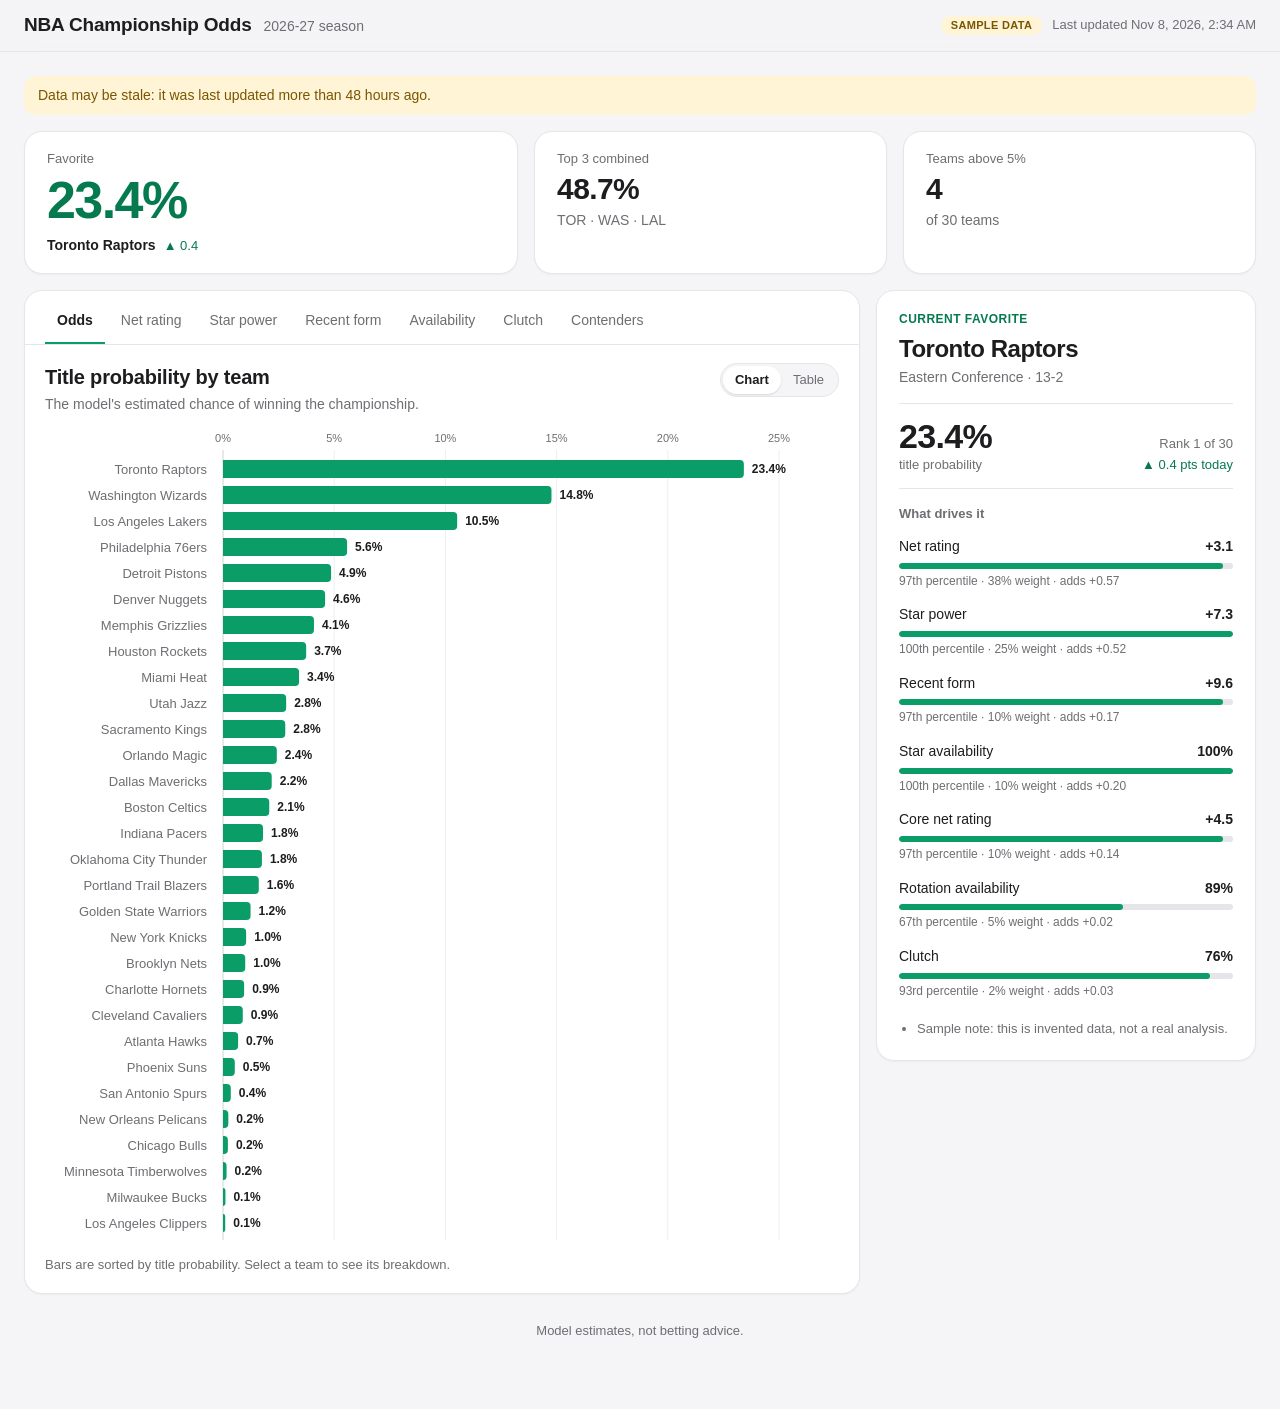
==== index.html @ 1d243cea "Redesign as a wide dashboard with tabbed SVG charts - charts.js: hand-built SVG bar chart and bubble" ====
<!DOCTYPE html>
<html lang="en">
<head>
  <meta charset="utf-8">
  <meta name="viewport" content="width=device-width, initial-scale=1">
  <title>NBA Championship Odds 2026-27</title>
  <meta name="description" content="Model-based probability of each NBA team winning the 2026-27 championship.">
  <link rel="stylesheet" href="style.css">
</head>
<body>
  <header class="topbar">
    <div class="topbar-inner">
      <div class="brand">
        <h1>NBA Championship Odds</h1>
        <span class="season" id="season"></span>
      </div>
      <div class="status" id="status" aria-live="polite">
        <span class="badge badge-sample" id="sample-badge" hidden>Sample data</span>
        <span class="updated" id="updated"></span>
      </div>
    </div>
  </header>

  <main class="page">
    <p class="notice" id="stale-notice" hidden>Data may be stale: it was last updated more than 48 hours ago.</p>
    <p class="message" id="loading">Loading odds…</p>
    <p class="message message-error" id="error" role="alert" hidden></p>

    <div id="app" hidden>
      <section class="kpis" id="kpis" aria-label="Headline numbers"></section>

      <div class="layout">
        <section class="card chart-card" aria-labelledby="chart-title">
          <div class="tabs" id="tabs" role="tablist" aria-label="Chart views"></div>
          <div class="card-head">
            <div class="card-titles">
              <h2 id="chart-title"></h2>
              <p class="card-sub" id="chart-sub"></p>
            </div>
            <div class="controls">
              <div class="segmented" id="metric-switch" role="group" aria-label="Metric"></div>
              <div class="segmented" id="view-switch" role="group" aria-label="Chart or table view"></div>
            </div>
          </div>
          <div class="chart-body" id="chart-body"></div>
          <p class="caption" id="chart-caption"></p>
        </section>

        <aside class="card detail" id="detail" aria-live="polite"></aside>
      </div>
    </div>

    <footer class="footer">
      <p>Model estimates, not betting advice.</p>
    </footer>
  </main>

  <div class="tooltip" id="tooltip" role="tooltip" hidden></div>
  <script src="charts.js"></script>
  <script src="app.js"></script>
</body>
</html>
---- style.css ----
/* Look: Apple's restraint (system font, white space, rounded cards, subtle motion)
   plus a prediction-market dashboard feel (wide layout, big numbers, green accent, tabs).
   Colors live in variables so light and dark mode only change them in one place. */
:root {
  --bg: #f5f5f7;
  --card: #ffffff;
  --text: #1d1d1f;
  --muted: #6e6e73;
  --line: #e5e5ea;          /* card borders */
  --grid: #eeeef1;          /* chart gridlines: one step off the card */
  --axis: #d2d2d7;          /* chart zero line */
  --hover: #f5f5f7;
  --accent: #0b9d68;        /* marks and fills (3.5:1 on white) */
  --accent-text: #067a4f;   /* green text (5.4:1 on white) */
  --accent-soft: #e6f5ee;
  --neutral-mark: #8e8e93;  /* negative bars and de-emphasis */
  --track: #e6e6ea;         /* unfilled meter track */
  --up: #067a4f;
  --down: #d1342b;
  --warn-bg: #fff4d6;
  --warn-text: #7a5600;
  --error-bg: #fde8e7;
  --error-text: #a3231c;
  --shadow: 0 1px 2px rgba(0, 0, 0, 0.04);
  --tip-shadow: 0 6px 24px rgba(0, 0, 0, 0.14);
}

@media (prefers-color-scheme: dark) {
  :root {
    --bg: #000000;
    --card: #1c1c1e;
    --text: #f5f5f7;
    --muted: #98989d;
    --line: #2c2c2e;
    --grid: #2a2a2d;
    --axis: #48484a;
    --hover: #262628;
    --accent: #2ecf8e;
    --accent-text: #34d399;
    --accent-soft: #12302a;
    --neutral-mark: #8e8e93;
    --track: #2c2c2e;
    --up: #34d399;
    --down: #ff6961;
    --warn-bg: #3a2f10;
    --warn-text: #ffd479;
    --error-bg: #3b1513;
    --error-text: #ff9a94;
    --shadow: none;
    --tip-shadow: 0 6px 24px rgba(0, 0, 0, 0.6);
  }
}

* { box-sizing: border-box; }

/* Make the hidden attribute always win, even over rules like .badge { display: inline-block }. */
[hidden] { display: none !important; }

body {
  margin: 0;
  background: var(--bg);
  color: var(--text);
  font-family: -apple-system, BlinkMacSystemFont, "SF Pro Text", "Helvetica Neue", Arial, sans-serif;
  line-height: 1.4;
  -webkit-font-smoothing: antialiased;
}

button { font: inherit; color: inherit; }

/* ---------- Top bar ---------- */
.topbar {
  position: sticky;
  top: 0;
  z-index: 10;
  background: color-mix(in srgb, var(--bg) 82%, transparent);
  -webkit-backdrop-filter: saturate(180%) blur(16px);
  backdrop-filter: saturate(180%) blur(16px);
  border-bottom: 1px solid var(--line);
}
.topbar-inner {
  max-width: 1320px;
  margin: 0 auto;
  padding: 12px 24px;
  display: flex;
  flex-wrap: wrap;
  align-items: center;
  justify-content: space-between;
  gap: 4px 16px;
}
.brand { display: flex; align-items: baseline; gap: 12px; flex-wrap: wrap; }
h1 { margin: 0; font-size: 19px; font-weight: 700; letter-spacing: -0.01em; }
.season { color: var(--muted); font-size: 14px; }
.status { display: flex; align-items: center; gap: 10px; font-size: 13px; color: var(--muted); }

.badge {
  display: inline-block;
  padding: 2px 10px;
  border-radius: 999px;
  font-size: 11px;
  font-weight: 600;
  letter-spacing: 0.03em;
  text-transform: uppercase;
}
.badge-sample { background: var(--warn-bg); color: var(--warn-text); }

/* ---------- Page ---------- */
.page { max-width: 1320px; margin: 0 auto; padding: 24px 24px 56px; }

.notice, .message { margin: 0 0 16px; padding: 10px 14px; border-radius: 12px; font-size: 14px; }
.notice { background: var(--warn-bg); color: var(--warn-text); }
.message { color: var(--muted); padding-left: 0; }
.message-error { background: var(--error-bg); color: var(--error-text); padding-left: 14px; }

.card {
  background: var(--card);
  border: 1px solid var(--line);
  border-radius: 18px;
  box-shadow: var(--shadow);
}

/* ---------- Headline tiles ---------- */
.kpis { display: grid; grid-template-columns: 1.4fr 1fr 1fr; gap: 16px; margin-bottom: 16px; }
.tile { background: var(--card); border: 1px solid var(--line); border-radius: 18px; padding: 18px 22px; box-shadow: var(--shadow); }
.tile-label { color: var(--muted); font-size: 13px; font-weight: 500; }
.tile-value { margin-top: 4px; font-size: 30px; font-weight: 700; letter-spacing: -0.02em; line-height: 1.1; }
.tile-sub { margin-top: 6px; color: var(--muted); font-size: 14px; }
/* The one hero number: 48px+, proportional figures. */
.tile-hero .tile-value { font-size: 52px; color: var(--accent-text); letter-spacing: -0.03em; }
.tile-hero .tile-sub { color: var(--text); font-weight: 600; }

.change { font-size: 13px; font-variant-numeric: tabular-nums; color: var(--muted); font-weight: 500; }
.tile-sub .change { margin-left: 8px; }
.change.up { color: var(--up); }
.change.down { color: var(--down); }

/* ---------- Layout: chart + team panel ---------- */
.layout { display: grid; grid-template-columns: minmax(0, 1fr) 380px; gap: 16px; align-items: start; }

.chart-card { padding: 8px 20px 18px; min-width: 0; }

/* Tabs */
.tabs { display: flex; gap: 4px; overflow-x: auto; border-bottom: 1px solid var(--line); margin: 0 -20px; padding: 0 20px; scrollbar-width: none; }
.tabs::-webkit-scrollbar { display: none; }
.tab {
  flex: none;
  padding: 12px 12px 11px;
  background: none;
  border: 0;
  border-bottom: 2px solid transparent;
  color: var(--muted);
  font-size: 14px;
  font-weight: 500;
  cursor: pointer;
  transition: color 0.15s ease, border-color 0.15s ease;
}
.tab:hover { color: var(--text); }
.tab.active { color: var(--text); border-bottom-color: var(--accent); font-weight: 600; }
.tab:focus-visible { outline: 2px solid var(--accent); outline-offset: -2px; border-radius: 6px; }

.card-head { display: flex; flex-wrap: wrap; align-items: flex-start; justify-content: space-between; gap: 12px 20px; padding: 18px 0 12px; }
.card-titles { flex: 1 1 320px; min-width: 0; }
h2 { margin: 0; font-size: 20px; font-weight: 700; letter-spacing: -0.01em; }
.card-sub { margin: 4px 0 0; color: var(--muted); font-size: 14px; max-width: 62ch; }
.controls { display: flex; flex-wrap: wrap; gap: 8px; }

/* Segmented controls (pill buttons) */
.segmented { display: inline-flex; padding: 2px; background: var(--bg); border-radius: 999px; border: 1px solid var(--line); }
.segment {
  padding: 5px 12px;
  background: none;
  border: 0;
  border-radius: 999px;
  color: var(--muted);
  font-size: 13px;
  font-weight: 500;
  cursor: pointer;
  transition: background-color 0.15s ease, color 0.15s ease;
}
.segment:hover { color: var(--text); }
.segment.active { background: var(--card); color: var(--text); font-weight: 600; box-shadow: 0 1px 2px rgba(0, 0, 0, 0.12); }
.segment:focus-visible { outline: 2px solid var(--accent); outline-offset: 1px; }

.chart-body { width: 100%; min-width: 0; }
.chart-body svg { display: block; max-width: 100%; }
.caption { margin: 12px 0 0; color: var(--muted); font-size: 13px; }

/* ---------- SVG chart parts (colors come from the variables above) ---------- */
.grid-line { stroke: var(--grid); stroke-width: 1; }
.axis-line { stroke: var(--axis); stroke-width: 1; }
.axis-text { fill: var(--muted); font-size: 11px; font-variant-numeric: tabular-nums; }
.axis-title { fill: var(--muted); font-size: 12px; font-weight: 500; }

.bar-group { cursor: pointer; outline: none; }
.bar-hit { fill: transparent; stroke: transparent; stroke-width: 2; transition: fill 0.12s ease; }
.bar-group:hover .bar-hit { fill: var(--hover); }
.bar-group:focus-visible .bar-hit { stroke: var(--accent); }
.bar-group.selected .bar-hit { fill: var(--accent-soft); }
.bar-name { fill: var(--muted); font-size: 13px; }
.bar-group.selected .bar-name { fill: var(--text); font-weight: 600; }
.bar-mark { fill: var(--accent); transition: opacity 0.15s ease; }
.bar-mark.neg { fill: var(--neutral-mark); }
.bar-value { fill: var(--text); font-size: 12px; font-weight: 600; font-variant-numeric: tabular-nums; }
.bar-group.dim .bar-mark, .bar-group.dim .bar-value, .bar-group.dim .bar-name { opacity: 0.4; }
.bar-group.dim:hover .bar-mark, .bar-group.dim:hover .bar-value, .bar-group.dim:hover .bar-name { opacity: 1; }

.dot-group { cursor: pointer; outline: none; }
.dot { fill: var(--accent); fill-opacity: 0.85; stroke: var(--card); stroke-width: 2; transition: opacity 0.15s ease; }
.dot-halo { fill: none; stroke: var(--accent); stroke-width: 2; }
.dot-label { fill: var(--muted); font-size: 12px; pointer-events: none; }
.dot-group.selected .dot-label { fill: var(--text); font-weight: 600; }
.dot-group.hover .dot, .dot-group:focus-visible .dot { fill-opacity: 1; stroke: var(--text); }
.dot-group.dim .dot { opacity: 0.35; }
.dot-group.dim.hover .dot { opacity: 1; }

/* ---------- Table view ---------- */
.table-wrap { overflow-x: auto; }
.data-table { width: 100%; border-collapse: collapse; font-size: 14px; font-variant-numeric: tabular-nums; }
.data-table th, .data-table td { padding: 8px 10px; text-align: right; border-bottom: 1px solid var(--line); white-space: nowrap; }
.data-table th { color: var(--muted); font-size: 12px; font-weight: 500; position: sticky; top: 0; background: var(--card); }
.data-table .left { text-align: left; }
.data-table tbody tr { cursor: pointer; transition: background-color 0.12s ease; }
.data-table tbody tr:hover { background: var(--hover); }
.data-table tbody tr.selected { background: var(--accent-soft); font-weight: 600; }
.data-table tbody tr:focus-visible { outline: 2px solid var(--accent); outline-offset: -2px; }

/* ---------- Tooltip ---------- */
.tooltip {
  position: fixed;
  z-index: 50;
  max-width: 280px;
  padding: 10px 12px;
  background: var(--card);
  border: 1px solid var(--line);
  border-radius: 12px;
  box-shadow: var(--tip-shadow);
  pointer-events: none;
}
.tip-value { font-size: 17px; font-weight: 700; letter-spacing: -0.01em; }
.tip-name { margin-top: 1px; color: var(--muted); font-size: 13px; }
.tip-detail { margin-top: 6px; padding-top: 6px; border-top: 1px solid var(--line); color: var(--muted); font-size: 12px; }

/* ---------- Team panel ---------- */
.detail { padding: 20px 22px 22px; position: sticky; top: 72px; }
.eyebrow { margin: 0; color: var(--accent-text); font-size: 12px; font-weight: 600; letter-spacing: 0.04em; text-transform: uppercase; }
.detail-name { margin: 4px 0 0; font-size: 24px; letter-spacing: -0.02em; }
.detail-meta { margin: 2px 0 0; color: var(--muted); font-size: 14px; }

.detail-figures { display: flex; align-items: flex-end; justify-content: space-between; gap: 12px; margin: 16px 0 4px; padding: 14px 0; border-top: 1px solid var(--line); border-bottom: 1px solid var(--line); }
.detail-prob { display: flex; flex-direction: column; }
.detail-prob-value { font-size: 34px; font-weight: 700; letter-spacing: -0.02em; line-height: 1.1; }
.detail-prob-label { color: var(--muted); font-size: 13px; }
.detail-side { display: flex; flex-direction: column; align-items: flex-end; gap: 2px; font-size: 13px; color: var(--muted); }

.detail-heading { margin: 16px 0 6px; font-size: 13px; font-weight: 600; color: var(--muted); }
.inputs { list-style: none; margin: 0; padding: 0; }
.input-row { padding: 8px 0; }
.input-top { display: flex; justify-content: space-between; gap: 8px; font-size: 14px; }
.input-label { font-weight: 500; }
.input-value { font-variant-numeric: tabular-nums; font-weight: 600; }
.meter { height: 6px; margin: 6px 0 4px; background: var(--track); border-radius: 3px; overflow: hidden; }
.meter-fill { height: 100%; background: var(--accent); border-radius: 3px; transition: width 0.3s ease; }
.input-sub { color: var(--muted); font-size: 12px; }

.notes { margin: 12px 0 0; padding-left: 18px; color: var(--muted); font-size: 13px; }
.link-button { margin-top: 14px; padding: 0; background: none; border: 0; color: var(--accent-text); font-size: 13px; font-weight: 500; cursor: pointer; }
.link-button:hover { text-decoration: underline; }

.footer { margin-top: 28px; color: var(--muted); font-size: 13px; text-align: center; }

/* ---------- Smaller screens ---------- */
@media (max-width: 1000px) {
  .layout { grid-template-columns: minmax(0, 1fr); }
  .detail { position: static; }
}
@media (max-width: 640px) {
  .topbar-inner, .page { padding-left: 16px; padding-right: 16px; }
  .kpis { grid-template-columns: 1fr 1fr; }
  .kpis .tile-hero { grid-column: 1 / -1; }
  .tile-hero .tile-value { font-size: 48px; }
  .chart-card { padding-left: 14px; padding-right: 14px; }
  .tabs { margin: 0 -14px; padding: 0 14px; }
}

@media (prefers-reduced-motion: reduce) {
  * { transition: none !important; }
}
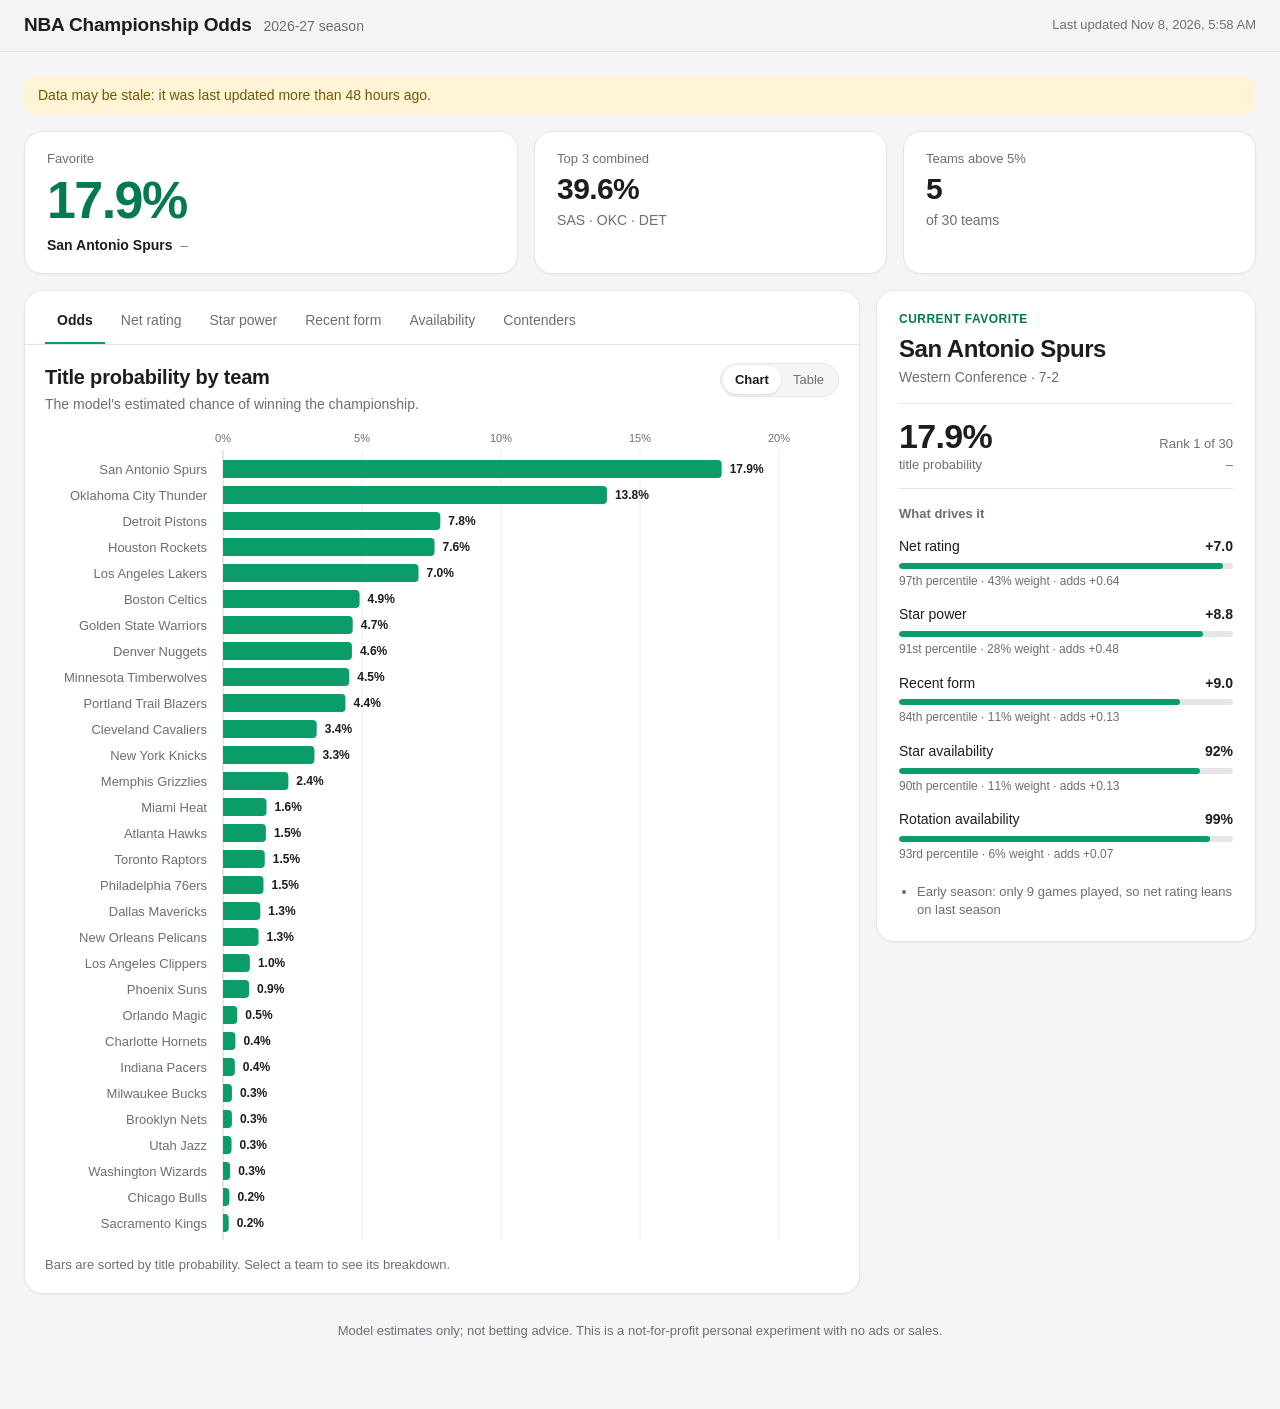
==== commit 1633d4da: "Update the footer and README disclaimer: not-for-profit personal experiment Co-Authored-By: Claude S" ====
--- a/index.html
+++ b/index.html
@@ -51,7 +51,7 @@
     </div>
 
     <footer class="footer">
-      <p>Model estimates, not betting advice.</p>
+      <p>Model estimates only; not betting advice. This is a not-for-profit personal experiment with no ads or sales.</p>
     </footer>
   </main>
 
--- a/style.css
+++ b/style.css
@@ -261,6 +261,14 @@
 .meter-fill { height: 100%; background: var(--accent); border-radius: 3px; transition: width 0.3s ease; }
 .input-sub { color: var(--muted); font-size: 12px; }
 
+/* Sparkline: one thin line in the accent color plus an end dot */
+.sparkline { display: block; overflow: visible; }
+.spark-line { fill: none; stroke: var(--accent); stroke-width: 1.5; stroke-linejoin: round; stroke-linecap: round; }
+.spark-dot { fill: var(--accent); }
+.detail-spark { display: flex; align-items: center; gap: 10px; margin: 10px 0 0; color: var(--muted); font-size: 12px; }
+.data-table td.spark-cell { padding-top: 4px; padding-bottom: 4px; }
+.data-table td.spark-cell .sparkline { margin-left: auto; }
+
 .notes { margin: 12px 0 0; padding-left: 18px; color: var(--muted); font-size: 13px; }
 .link-button { margin-top: 14px; padding: 0; background: none; border: 0; color: var(--accent-text); font-size: 13px; font-weight: 500; cursor: pointer; }
 .link-button:hover { text-decoration: underline; }
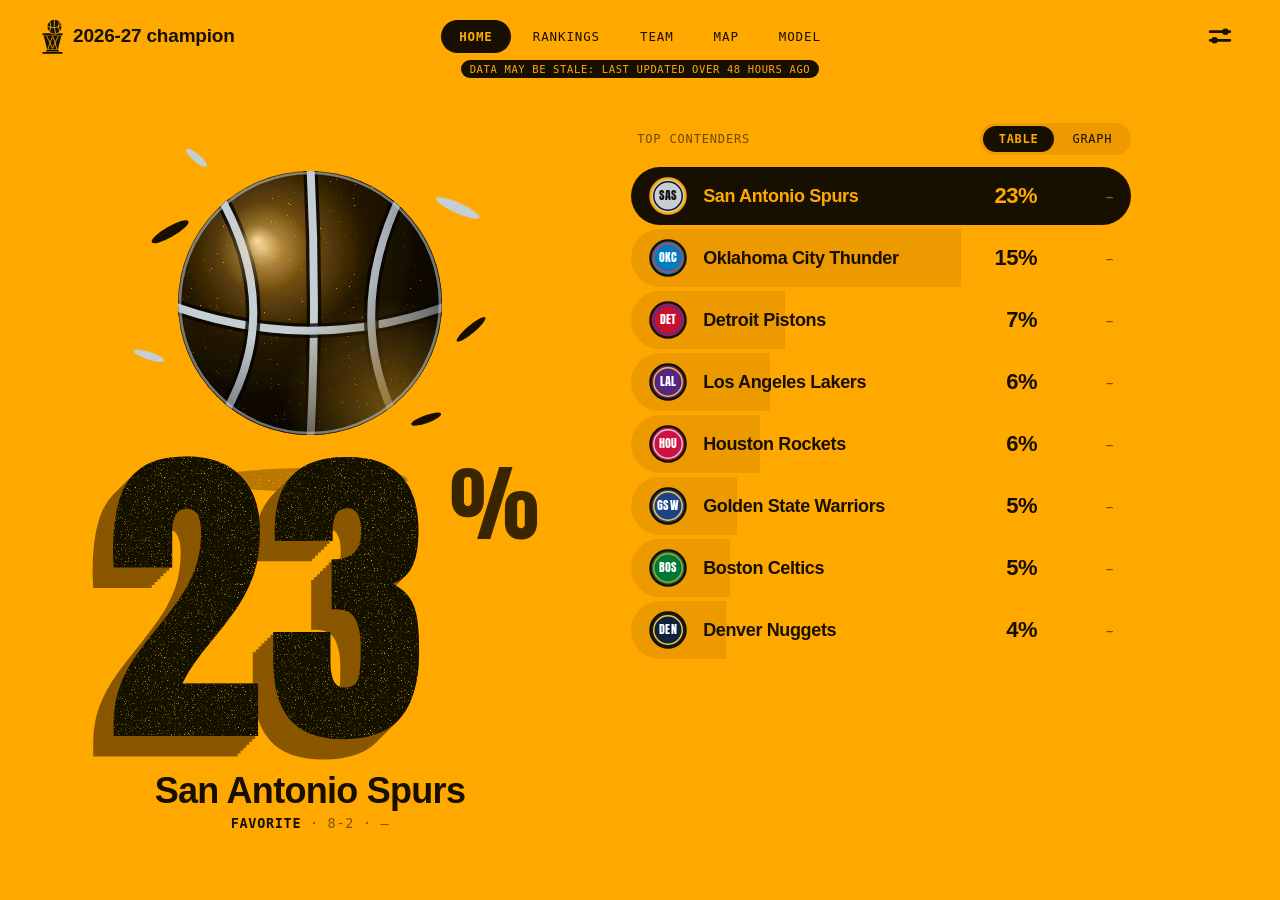
==== commit 87ff5e6d: "Make the redesign the main site: swap v2 into index.html, style.css and app.js; remove the old chart" ====
--- a/index.html
+++ b/index.html
@@ -2,61 +2,168 @@
 <html lang="en">
 <head>
   <meta charset="utf-8">
-  <meta name="viewport" content="width=device-width, initial-scale=1">
-  <title>NBA Championship Odds 2026-27</title>
+  <meta name="viewport" content="width=device-width, initial-scale=1, viewport-fit=cover">
+  <title>Who wins the 2026-27 NBA title?</title>
   <meta name="description" content="Model-based probability of each NBA team winning the 2026-27 championship.">
+  <meta name="theme-color" content="#FFA800">
+  <script>
+    // Set the theme before first paint so the page never flashes the wrong colors.
+    (function () {
+      var saved = null;
+      try { saved = localStorage.getItem("champ-theme"); } catch (e) {}
+      var dark = window.matchMedia && window.matchMedia("(prefers-color-scheme: dark)").matches;
+      document.documentElement.dataset.theme = saved || (dark ? "black" : "amber");
+    })();
+  </script>
+  <link rel="preload" href="fonts/Anton-Regular.ttf" as="font" type="font/ttf" crossorigin>
   <link rel="stylesheet" href="style.css">
 </head>
 <body>
-  <header class="topbar">
-    <div class="topbar-inner">
-      <div class="brand">
-        <h1>NBA Championship Odds</h1>
-        <span class="season" id="season"></span>
+  <!-- Shared grain filter: speckles the edges of the black shapes so they read as printed, not flat. -->
+  <svg class="defs" aria-hidden="true" width="0" height="0" focusable="false">
+    <defs>
+      <filter id="speck" x="-5%" y="-5%" width="110%" height="110%">
+        <feTurbulence type="fractalNoise" baseFrequency="0.9" numOctaves="2" seed="7" result="noise"/>
+        <feColorMatrix in="noise" type="matrix" values="0 0 0 0 0  0 0 0 0 0  0 0 0 0 0  12 0 0 0 -2.7" result="mask"/>
+        <feComposite in="SourceGraphic" in2="mask" operator="in"/>
+      </filter>
+
+      <filter id="speck-soft" x="-5%" y="-5%" width="110%" height="110%">
+        <feTurbulence type="fractalNoise" baseFrequency="1.1" numOctaves="2" seed="11" result="noise"/>
+        <feColorMatrix in="noise" type="matrix" values="0 0 0 0 0  0 0 0 0 0  0 0 0 0 0  14 0 0 0 -2.1" result="mask"/>
+        <feComposite in="SourceGraphic" in2="mask" operator="in"/>
+      </filter>
+
+      <!-- Shared sphere shading. Colors come from CSS variables, so both themes use the same shapes:
+           base (lit body), shade (dark side, bottom right), rim (bounced light), spec (glint). -->
+      <radialGradient id="sph-base" cx="0.36" cy="0.3" r="0.82">
+        <stop offset="0" style="stop-color:var(--sph-hi)"/>
+        <stop offset="0.42" style="stop-color:var(--sph-mid)"/>
+        <stop offset="1" style="stop-color:var(--sph-lo)"/>
+      </radialGradient>
+      <radialGradient id="sph-shade" cx="0.3" cy="0.26" r="0.98">
+        <stop offset="0.38" style="stop-color:var(--sph-shade);stop-opacity:0"/>
+        <stop offset="0.72" style="stop-color:var(--sph-shade);stop-opacity:0.45"/>
+        <stop offset="1" style="stop-color:var(--sph-shade);stop-opacity:0.92"/>
+      </radialGradient>
+      <radialGradient id="sph-rim" cx="0.8" cy="0.88" r="0.4">
+        <stop offset="0" style="stop-color:var(--sph-rim);stop-opacity:0.42"/>
+        <stop offset="1" style="stop-color:var(--sph-rim);stop-opacity:0"/>
+      </radialGradient>
+      <radialGradient id="sph-spec" cx="0.5" cy="0.5" r="0.5">
+        <stop offset="0" style="stop-color:var(--sph-spec);stop-opacity:0.95"/>
+        <stop offset="0.45" style="stop-color:var(--sph-spec);stop-opacity:0.3"/>
+        <stop offset="1" style="stop-color:var(--sph-spec);stop-opacity:0"/>
+      </radialGradient>
+      <!-- Pucks (Model page): lit top, side that darkens toward both edges -->
+      <linearGradient id="puck-side" x1="0" x2="1" y1="0" y2="0">
+        <stop offset="0" style="stop-color:var(--sph-lo)"/>
+        <stop offset="0.35" style="stop-color:var(--sph-mid)"/>
+        <stop offset="0.7" style="stop-color:var(--sph-mid)"/>
+        <stop offset="1" style="stop-color:var(--sph-lo)"/>
+      </linearGradient>
+    </defs>
+  </svg>
+
+  <div class="stage">
+    <div class="app" id="app">
+      <header class="top">
+        <span class="top-side" aria-hidden="true"></span>
+        <div class="loc">
+          <svg class="trophy" viewBox="0 0 26 36" width="25" height="35" aria-hidden="true" focusable="false">
+            <!-- Original icon-style redraw: ball tilted on a tapered cup with a rim, net lines and a two-tier base -->
+            <rect x="2.4" y="14.7" width="21.2" height="1.9" rx="0.9" fill="currentColor"/>
+            <path d="M3.8 16.9h18.4L18.6 31.6H7.4z" fill="currentColor"/>
+            <path d="M6.9 17.6 10.4 24.6 8.5 31M19.1 17.6 15.6 24.6 17.5 31M13 18.4 10.4 24.6 13 30.4 15.6 24.6z" fill="none" stroke="var(--bg)" stroke-width="0.9" stroke-linejoin="round" stroke-linecap="round"/>
+            <rect x="6.4" y="32" width="13.2" height="1.6" rx="0.3" fill="currentColor"/>
+            <rect x="2.6" y="34" width="20.8" height="2" rx="0.4" fill="currentColor"/>
+            <circle cx="15" cy="7.9" r="7.3" fill="currentColor" stroke="var(--bg)" stroke-width="1.2" paint-order="stroke"/>
+            <path d="M7.9 7.6Q15 10.8 22.1 6.4M15 1Q13.6 8 16.2 14.7M10.4 2.2Q12.4 8.4 10 13.6M20 2.8Q18 8.6 20.6 13.4" fill="none" stroke="var(--bg)" stroke-width="0.9" stroke-linecap="round"/>
+          </svg>
+          <span id="season-label">NBA champion</span>
+        </div>
+        <nav class="topnav" id="topnav" aria-label="Pages"></nav>
+        <button class="top-side icon-btn" id="theme-toggle" type="button" aria-label="Switch between amber and black">
+          <svg viewBox="0 0 24 24" width="26" height="26" aria-hidden="true">
+            <path d="M3 8h11M20 8h1M3 16h1M10 16h11" stroke="currentColor" stroke-width="2.6" stroke-linecap="round" fill="none"/>
+            <circle cx="17" cy="8" r="3" fill="currentColor"/><circle cx="7" cy="16" r="3" fill="currentColor"/>
+          </svg>
+        </button>
+      </header>
+
+      <div class="status" id="status" aria-live="polite">
+        <span class="chip" id="sample-badge" hidden>Sample data</span>
+        <span class="chip" id="stale-notice" hidden>Data may be stale: last updated over 48 hours ago</span>
       </div>
-      <div class="status" id="status" aria-live="polite">
-        <span class="badge badge-sample" id="sample-badge" hidden>Sample data</span>
-        <span class="updated" id="updated"></span>
-      </div>
-    </div>
-  </header>
 
-  <main class="page">
-    <p class="notice" id="stale-notice" hidden>Data may be stale: it was last updated more than 48 hours ago.</p>
-    <p class="message" id="loading">Loading odds…</p>
-    <p class="message message-error" id="error" role="alert" hidden></p>
+      <p class="message" id="loading">Loading odds…</p>
+      <p class="message message-error" id="error" role="alert" hidden></p>
 
-    <div id="app" hidden>
-      <section class="kpis" id="kpis" aria-label="Headline numbers"></section>
+      <main class="track" id="track" hidden>
 
-      <div class="layout">
-        <section class="card chart-card" aria-labelledby="chart-title">
-          <div class="tabs" id="tabs" role="tablist" aria-label="Chart views"></div>
-          <div class="card-head">
-            <div class="card-titles">
-              <h2 id="chart-title"></h2>
-              <p class="card-sub" id="chart-sub"></p>
+        <!-- 1. Home: the favorite, as one giant number -->
+        <section class="page" id="page-home" data-title="Home" aria-label="Home">
+          <div class="art art-home" id="home-art"></div>
+          <div class="big" id="home-big"></div>
+          <div class="caption">
+            <h1 class="cap-name" id="home-name"></h1>
+            <p class="cap-sub" id="home-sub"></p>
+          </div>
+          <section class="contenders" id="contenders" aria-label="Top contenders">
+            <div class="cont-head">
+              <h2 class="cont-title">Top contenders</h2>
+              <div class="seg" id="home-view" role="group" aria-label="Contenders view"></div>
             </div>
-            <div class="controls">
-              <div class="segmented" id="metric-switch" role="group" aria-label="Metric"></div>
-              <div class="segmented" id="view-switch" role="group" aria-label="Chart or table view"></div>
-            </div>
-          </div>
-          <div class="chart-body" id="chart-body"></div>
-          <p class="caption" id="chart-caption"></p>
+            <div class="strip" id="home-strip" role="group" aria-label="Top eight title contenders"></div>
+            <div class="graph" id="home-graph" hidden></div>
+          </section>
         </section>
 
-        <aside class="card detail" id="detail" aria-live="polite"></aside>
-      </div>
+        <!-- 2. Rankings: bubbles sized by odds, then every team as a row -->
+        <section class="page" id="page-rankings" data-title="Rankings" aria-label="Rankings">
+          <div class="art art-bubbles" id="bubbles"></div>
+          <h2 class="page-title">Rankings</h2>
+          <div class="rows rows-scroll" id="rank-list" role="group" aria-label="All teams by title odds"></div>
+        </section>
+
+        <!-- 3. Team: one team's odds and model inputs -->
+        <section class="page" id="page-team" data-title="Team" aria-label="Team">
+          <div class="team-head">
+            <div class="art art-crest" id="team-crest"></div>
+            <div class="big big-sm" id="team-big"></div>
+          </div>
+          <h2 class="page-title" id="team-name"></h2>
+          <p class="page-sub" id="team-sub"></p>
+          <div class="rows" id="team-rows" role="group" aria-label="Team measures"></div>
+          <p class="notes" id="team-notes"></p>
+          <div class="league" id="league"></div>
+          <div class="trend" id="trend"></div>
+        </section>
+
+        <!-- 4. Map: net rating against star power -->
+        <section class="page" id="page-map" data-title="Map" aria-label="Contenders map">
+          <h2 class="page-title">Contenders</h2>
+          <p class="page-sub">Net rating against star power. Dot size is title odds. Upper right is strong on both.</p>
+          <div class="map" id="map"></div>
+          <div class="rows" id="map-readout"></div>
+          <table class="sr-only" id="map-table"></table>
+        </section>
+
+        <!-- 5. Model: how the number is made -->
+        <section class="page" id="page-model" data-title="Model" aria-label="The model">
+          <div class="art art-slabs" id="slabs"></div>
+          <h2 class="page-title">The model</h2>
+          <p class="page-sub">Each team gets a score from the inputs below, and the scores become title odds.</p>
+          <div class="rows" id="model-rows"></div>
+          <p class="fine" id="model-fine"></p>
+          <p class="fine">Model estimates only; not betting advice. A not-for-profit personal experiment with no ads or sales.</p>
+        </section>
+      </main>
+
+      <nav class="dots" id="dots" aria-label="Pages"></nav>
     </div>
+  </div>
 
-    <footer class="footer">
-      <p>Model estimates only; not betting advice. This is a not-for-profit personal experiment with no ads or sales.</p>
-    </footer>
-  </main>
-
-  <div class="tooltip" id="tooltip" role="tooltip" hidden></div>
-  <script src="charts.js"></script>
   <script src="app.js"></script>
 </body>
 </html>
--- a/style.css
+++ b/style.css
@@ -1,294 +1,528 @@
-/* Look: Apple's restraint (system font, white space, rounded cards, subtle motion)
-   plus a prediction-market dashboard feel (wide layout, big numbers, green accent, tabs).
-   Colors live in variables so light and dark mode only change them in one place. */
+/* Redesign: amber and black, one giant number per screen. Plain CSS, no libraries. */
+
+@font-face {
+  font-family: "Anton";
+  src: url("fonts/Anton-Regular.ttf") format("truetype");
+  font-display: swap;
+}
+
 :root {
-  --bg: #f5f5f7;
-  --card: #ffffff;
-  --text: #1d1d1f;
-  --muted: #6e6e73;
-  --line: #e5e5ea;          /* card borders */
-  --grid: #eeeef1;          /* chart gridlines: one step off the card */
-  --axis: #d2d2d7;          /* chart zero line */
-  --hover: #f5f5f7;
-  --accent: #0b9d68;        /* marks and fills (3.5:1 on white) */
-  --accent-text: #067a4f;   /* green text (5.4:1 on white) */
-  --accent-soft: #e6f5ee;
-  --neutral-mark: #8e8e93;  /* negative bars and de-emphasis */
-  --track: #e6e6ea;         /* unfilled meter track */
-  --up: #067a4f;
-  --down: #d1342b;
-  --warn-bg: #fff4d6;
-  --warn-text: #7a5600;
-  --error-bg: #fde8e7;
-  --error-text: #a3231c;
-  --shadow: 0 1px 2px rgba(0, 0, 0, 0.04);
-  --tip-shadow: 0 6px 24px rgba(0, 0, 0, 0.14);
-}
-
-@media (prefers-color-scheme: dark) {
-  :root {
-    --bg: #000000;
-    --card: #1c1c1e;
-    --text: #f5f5f7;
-    --muted: #98989d;
-    --line: #2c2c2e;
-    --grid: #2a2a2d;
-    --axis: #48484a;
-    --hover: #262628;
-    --accent: #2ecf8e;
-    --accent-text: #34d399;
-    --accent-soft: #12302a;
-    --neutral-mark: #8e8e93;
-    --track: #2c2c2e;
-    --up: #34d399;
-    --down: #ff6961;
-    --warn-bg: #3a2f10;
-    --warn-text: #ffd479;
-    --error-bg: #3b1513;
-    --error-text: #ff9a94;
-    --shadow: none;
-    --tip-shadow: 0 6px 24px rgba(0, 0, 0, 0.6);
-  }
+  --display: "Anton", "Impact", "Haettenschweiler", "Arial Narrow Bold", sans-serif;
+  --sans: -apple-system, BlinkMacSystemFont, "SF Pro Display", "Helvetica Neue", Arial, sans-serif;
+  --mono: ui-monospace, "SF Mono", Menlo, Consolas, monospace;
+  --ease: cubic-bezier(0.22, 0.8, 0.24, 1);
+  --team: #666;
+}
+
+html[data-theme="amber"] {
+  color-scheme: light;
+  --bg: #ffa800;
+  --band: #ec9a00;
+  --ink: #171000;
+  --face: #141000;
+  --ext: #8a5600;
+  --pill-bg: #171000;
+  --pill-fg: #ffa800;
+  --outer: #0d0900;
+  --sph-hi: #a37119;
+  --sph-mid: #281a00;
+  --sph-lo: #050300;
+  --sph-shade: #000;
+  --sph-spec: #ffe0a0;
+  --sph-rim: #ffb21f;
+  --sph-shadow: rgba(70, 35, 0, 0.38);
+  --halo: #ffa800;
+  --grain: url("data:image/svg+xml,%3Csvg xmlns='http://www.w3.org/2000/svg' width='180' height='180'%3E%3Cfilter id='n'%3E%3CfeTurbulence type='fractalNoise' baseFrequency='1.3' numOctaves='2' stitchTiles='stitch'/%3E%3CfeColorMatrix values='0 0 0 0 .8  0 0 0 0 .52  0 0 0 0 0  0 0 0 4 -2.5'/%3E%3C/filter%3E%3Crect width='100%25' height='100%25' filter='url(%23n)'/%3E%3C/svg%3E");
+}
+
+html[data-theme="black"] {
+  color-scheme: dark;
+  --bg: #1a1a1a;
+  --band: #2a2417;
+  --ink: #ffae00;
+  --face: #ffb400;
+  --ext: #b36a00;
+  --pill-bg: #ffae00;
+  --pill-fg: #1a1a1a;
+  --outer: #000;
+  --sph-hi: #ffeaa6;
+  --sph-mid: #ffae00;
+  --sph-lo: #7a4300;
+  --sph-shade: #2a1000;
+  --sph-spec: #fff8dc;
+  --sph-rim: #ff8a00;
+  --sph-shadow: rgba(0, 0, 0, 0.6);
+  --halo: #1a1a1a;
+  --grain: url("data:image/svg+xml,%3Csvg xmlns='http://www.w3.org/2000/svg' width='180' height='180'%3E%3Cfilter id='n'%3E%3CfeTurbulence type='fractalNoise' baseFrequency='1.3' numOctaves='2' stitchTiles='stitch'/%3E%3CfeColorMatrix values='0 0 0 0 .55  0 0 0 0 .3  0 0 0 0 0  0 0 0 4 -2.5'/%3E%3C/filter%3E%3Crect width='100%25' height='100%25' filter='url(%23n)'/%3E%3C/svg%3E");
 }
 
 * { box-sizing: border-box; }
 
-/* Make the hidden attribute always win, even over rules like .badge { display: inline-block }. */
-[hidden] { display: none !important; }
+html, body { height: 100%; margin: 0; }
 
 body {
-  margin: 0;
+  background: var(--outer);
+  color: var(--ink);
+  font-family: var(--sans);
+  -webkit-font-smoothing: antialiased;
+  overflow: hidden;
+}
+
+button { font: inherit; color: inherit; background: none; border: 0; padding: 0; cursor: pointer; }
+button:focus-visible { outline: 2px solid var(--ink); outline-offset: 2px; border-radius: 6px; }
+
+.defs { position: absolute; width: 0; height: 0; }
+
+.sr-only {
+  position: absolute; width: 1px; height: 1px; margin: -1px; padding: 0;
+  overflow: hidden; clip: rect(0 0 0 0); white-space: nowrap; border: 0;
+}
+
+/* ---------- Frame: a phone-width column, centered on larger screens ---------- */
+
+.stage { height: 100dvh; display: flex; justify-content: center; align-items: center; }
+
+.app {
+  position: relative;
+  width: 100%;
+  max-width: 430px;
+  height: 100dvh;
+  max-height: 940px;
   background: var(--bg);
-  color: var(--text);
-  font-family: -apple-system, BlinkMacSystemFont, "SF Pro Text", "Helvetica Neue", Arial, sans-serif;
-  line-height: 1.4;
-  -webkit-font-smoothing: antialiased;
-}
-
-button { font: inherit; color: inherit; }
+  overflow: hidden;
+  display: flex;
+  flex-direction: column;
+  container-type: size;
+  transition: background 0.5s var(--ease);
+}
+
+@media (min-width: 500px) {
+  .app { height: min(100dvh - 32px, 900px); border-radius: 38px; box-shadow: 0 30px 80px rgba(0, 0, 0, 0.55); }
+}
 
 /* ---------- Top bar ---------- */
-.topbar {
-  position: sticky;
-  top: 0;
-  z-index: 10;
-  background: color-mix(in srgb, var(--bg) 82%, transparent);
-  -webkit-backdrop-filter: saturate(180%) blur(16px);
-  backdrop-filter: saturate(180%) blur(16px);
-  border-bottom: 1px solid var(--line);
-}
-.topbar-inner {
-  max-width: 1320px;
-  margin: 0 auto;
-  padding: 12px 24px;
+
+.top {
+  flex: none;
   display: flex;
-  flex-wrap: wrap;
   align-items: center;
   justify-content: space-between;
-  gap: 4px 16px;
-}
-.brand { display: flex; align-items: baseline; gap: 12px; flex-wrap: wrap; }
-h1 { margin: 0; font-size: 19px; font-weight: 700; letter-spacing: -0.01em; }
-.season { color: var(--muted); font-size: 14px; }
-.status { display: flex; align-items: center; gap: 10px; font-size: 13px; color: var(--muted); }
-
-.badge {
-  display: inline-block;
-  padding: 2px 10px;
-  border-radius: 999px;
-  font-size: 11px;
-  font-weight: 600;
-  letter-spacing: 0.03em;
-  text-transform: uppercase;
-}
-.badge-sample { background: var(--warn-bg); color: var(--warn-text); }
-
-/* ---------- Page ---------- */
-.page { max-width: 1320px; margin: 0 auto; padding: 24px 24px 56px; }
-
-.notice, .message { margin: 0 0 16px; padding: 10px 14px; border-radius: 12px; font-size: 14px; }
-.notice { background: var(--warn-bg); color: var(--warn-text); }
-.message { color: var(--muted); padding-left: 0; }
-.message-error { background: var(--error-bg); color: var(--error-text); padding-left: 14px; }
-
-.card {
-  background: var(--card);
-  border: 1px solid var(--line);
-  border-radius: 18px;
-  box-shadow: var(--shadow);
-}
-
-/* ---------- Headline tiles ---------- */
-.kpis { display: grid; grid-template-columns: 1.4fr 1fr 1fr; gap: 16px; margin-bottom: 16px; }
-.tile { background: var(--card); border: 1px solid var(--line); border-radius: 18px; padding: 18px 22px; box-shadow: var(--shadow); }
-.tile-label { color: var(--muted); font-size: 13px; font-weight: 500; }
-.tile-value { margin-top: 4px; font-size: 30px; font-weight: 700; letter-spacing: -0.02em; line-height: 1.1; }
-.tile-sub { margin-top: 6px; color: var(--muted); font-size: 14px; }
-/* The one hero number: 48px+, proportional figures. */
-.tile-hero .tile-value { font-size: 52px; color: var(--accent-text); letter-spacing: -0.03em; }
-.tile-hero .tile-sub { color: var(--text); font-weight: 600; }
-
-.change { font-size: 13px; font-variant-numeric: tabular-nums; color: var(--muted); font-weight: 500; }
-.tile-sub .change { margin-left: 8px; }
-.change.up { color: var(--up); }
-.change.down { color: var(--down); }
-
-/* ---------- Layout: chart + team panel ---------- */
-.layout { display: grid; grid-template-columns: minmax(0, 1fr) 380px; gap: 16px; align-items: start; }
-
-.chart-card { padding: 8px 20px 18px; min-width: 0; }
-
-/* Tabs */
-.tabs { display: flex; gap: 4px; overflow-x: auto; border-bottom: 1px solid var(--line); margin: 0 -20px; padding: 0 20px; scrollbar-width: none; }
-.tabs::-webkit-scrollbar { display: none; }
-.tab {
-  flex: none;
-  padding: 12px 12px 11px;
-  background: none;
-  border: 0;
-  border-bottom: 2px solid transparent;
-  color: var(--muted);
-  font-size: 14px;
-  font-weight: 500;
-  cursor: pointer;
-  transition: color 0.15s ease, border-color 0.15s ease;
-}
-.tab:hover { color: var(--text); }
-.tab.active { color: var(--text); border-bottom-color: var(--accent); font-weight: 600; }
-.tab:focus-visible { outline: 2px solid var(--accent); outline-offset: -2px; border-radius: 6px; }
-
-.card-head { display: flex; flex-wrap: wrap; align-items: flex-start; justify-content: space-between; gap: 12px 20px; padding: 18px 0 12px; }
-.card-titles { flex: 1 1 320px; min-width: 0; }
-h2 { margin: 0; font-size: 20px; font-weight: 700; letter-spacing: -0.01em; }
-.card-sub { margin: 4px 0 0; color: var(--muted); font-size: 14px; max-width: 62ch; }
-.controls { display: flex; flex-wrap: wrap; gap: 8px; }
-
-/* Segmented controls (pill buttons) */
-.segmented { display: inline-flex; padding: 2px; background: var(--bg); border-radius: 999px; border: 1px solid var(--line); }
-.segment {
-  padding: 5px 12px;
-  background: none;
-  border: 0;
-  border-radius: 999px;
-  color: var(--muted);
-  font-size: 13px;
-  font-weight: 500;
-  cursor: pointer;
-  transition: background-color 0.15s ease, color 0.15s ease;
-}
-.segment:hover { color: var(--text); }
-.segment.active { background: var(--card); color: var(--text); font-weight: 600; box-shadow: 0 1px 2px rgba(0, 0, 0, 0.12); }
-.segment:focus-visible { outline: 2px solid var(--accent); outline-offset: 1px; }
-
-.chart-body { width: 100%; min-width: 0; }
-.chart-body svg { display: block; max-width: 100%; }
-.caption { margin: 12px 0 0; color: var(--muted); font-size: 13px; }
-
-/* ---------- SVG chart parts (colors come from the variables above) ---------- */
-.grid-line { stroke: var(--grid); stroke-width: 1; }
-.axis-line { stroke: var(--axis); stroke-width: 1; }
-.axis-text { fill: var(--muted); font-size: 11px; font-variant-numeric: tabular-nums; }
-.axis-title { fill: var(--muted); font-size: 12px; font-weight: 500; }
-
-.bar-group { cursor: pointer; outline: none; }
-.bar-hit { fill: transparent; stroke: transparent; stroke-width: 2; transition: fill 0.12s ease; }
-.bar-group:hover .bar-hit { fill: var(--hover); }
-.bar-group:focus-visible .bar-hit { stroke: var(--accent); }
-.bar-group.selected .bar-hit { fill: var(--accent-soft); }
-.bar-name { fill: var(--muted); font-size: 13px; }
-.bar-group.selected .bar-name { fill: var(--text); font-weight: 600; }
-.bar-mark { fill: var(--accent); transition: opacity 0.15s ease; }
-.bar-mark.neg { fill: var(--neutral-mark); }
-.bar-value { fill: var(--text); font-size: 12px; font-weight: 600; font-variant-numeric: tabular-nums; }
-.bar-group.dim .bar-mark, .bar-group.dim .bar-value, .bar-group.dim .bar-name { opacity: 0.4; }
-.bar-group.dim:hover .bar-mark, .bar-group.dim:hover .bar-value, .bar-group.dim:hover .bar-name { opacity: 1; }
-
-.dot-group { cursor: pointer; outline: none; }
-.dot { fill: var(--accent); fill-opacity: 0.85; stroke: var(--card); stroke-width: 2; transition: opacity 0.15s ease; }
-.dot-halo { fill: none; stroke: var(--accent); stroke-width: 2; }
-.dot-label { fill: var(--muted); font-size: 12px; pointer-events: none; }
-.dot-group.selected .dot-label { fill: var(--text); font-weight: 600; }
-.dot-group.hover .dot, .dot-group:focus-visible .dot { fill-opacity: 1; stroke: var(--text); }
-.dot-group.dim .dot { opacity: 0.35; }
-.dot-group.dim.hover .dot { opacity: 1; }
-
-/* ---------- Table view ---------- */
-.table-wrap { overflow-x: auto; }
-.data-table { width: 100%; border-collapse: collapse; font-size: 14px; font-variant-numeric: tabular-nums; }
-.data-table th, .data-table td { padding: 8px 10px; text-align: right; border-bottom: 1px solid var(--line); white-space: nowrap; }
-.data-table th { color: var(--muted); font-size: 12px; font-weight: 500; position: sticky; top: 0; background: var(--card); }
-.data-table .left { text-align: left; }
-.data-table tbody tr { cursor: pointer; transition: background-color 0.12s ease; }
-.data-table tbody tr:hover { background: var(--hover); }
-.data-table tbody tr.selected { background: var(--accent-soft); font-weight: 600; }
-.data-table tbody tr:focus-visible { outline: 2px solid var(--accent); outline-offset: -2px; }
-
-/* ---------- Tooltip ---------- */
-.tooltip {
-  position: fixed;
-  z-index: 50;
-  max-width: 280px;
-  padding: 10px 12px;
-  background: var(--card);
-  border: 1px solid var(--line);
-  border-radius: 12px;
-  box-shadow: var(--tip-shadow);
-  pointer-events: none;
-}
-.tip-value { font-size: 17px; font-weight: 700; letter-spacing: -0.01em; }
-.tip-name { margin-top: 1px; color: var(--muted); font-size: 13px; }
-.tip-detail { margin-top: 6px; padding-top: 6px; border-top: 1px solid var(--line); color: var(--muted); font-size: 12px; }
-
-/* ---------- Team panel ---------- */
-.detail { padding: 20px 22px 22px; position: sticky; top: 72px; }
-.eyebrow { margin: 0; color: var(--accent-text); font-size: 12px; font-weight: 600; letter-spacing: 0.04em; text-transform: uppercase; }
-.detail-name { margin: 4px 0 0; font-size: 24px; letter-spacing: -0.02em; }
-.detail-meta { margin: 2px 0 0; color: var(--muted); font-size: 14px; }
-
-.detail-figures { display: flex; align-items: flex-end; justify-content: space-between; gap: 12px; margin: 16px 0 4px; padding: 14px 0; border-top: 1px solid var(--line); border-bottom: 1px solid var(--line); }
-.detail-prob { display: flex; flex-direction: column; }
-.detail-prob-value { font-size: 34px; font-weight: 700; letter-spacing: -0.02em; line-height: 1.1; }
-.detail-prob-label { color: var(--muted); font-size: 13px; }
-.detail-side { display: flex; flex-direction: column; align-items: flex-end; gap: 2px; font-size: 13px; color: var(--muted); }
-
-.detail-heading { margin: 16px 0 6px; font-size: 13px; font-weight: 600; color: var(--muted); }
-.inputs { list-style: none; margin: 0; padding: 0; }
-.input-row { padding: 8px 0; }
-.input-top { display: flex; justify-content: space-between; gap: 8px; font-size: 14px; }
-.input-label { font-weight: 500; }
-.input-value { font-variant-numeric: tabular-nums; font-weight: 600; }
-.meter { height: 6px; margin: 6px 0 4px; background: var(--track); border-radius: 3px; overflow: hidden; }
-.meter-fill { height: 100%; background: var(--accent); border-radius: 3px; transition: width 0.3s ease; }
-.input-sub { color: var(--muted); font-size: 12px; }
-
-/* Sparkline: one thin line in the accent color plus an end dot */
-.sparkline { display: block; overflow: visible; }
-.spark-line { fill: none; stroke: var(--accent); stroke-width: 1.5; stroke-linejoin: round; stroke-linecap: round; }
-.spark-dot { fill: var(--accent); }
-.detail-spark { display: flex; align-items: center; gap: 10px; margin: 10px 0 0; color: var(--muted); font-size: 12px; }
-.data-table td.spark-cell { padding-top: 4px; padding-bottom: 4px; }
-.data-table td.spark-cell .sparkline { margin-left: auto; }
-
-.notes { margin: 12px 0 0; padding-left: 18px; color: var(--muted); font-size: 13px; }
-.link-button { margin-top: 14px; padding: 0; background: none; border: 0; color: var(--accent-text); font-size: 13px; font-weight: 500; cursor: pointer; }
-.link-button:hover { text-decoration: underline; }
-
-.footer { margin-top: 28px; color: var(--muted); font-size: 13px; text-align: center; }
-
-/* ---------- Smaller screens ---------- */
-@media (max-width: 1000px) {
-  .layout { grid-template-columns: minmax(0, 1fr); }
-  .detail { position: static; }
-}
-@media (max-width: 640px) {
-  .topbar-inner, .page { padding-left: 16px; padding-right: 16px; }
-  .kpis { grid-template-columns: 1fr 1fr; }
-  .kpis .tile-hero { grid-column: 1 / -1; }
-  .tile-hero .tile-value { font-size: 48px; }
-  .chart-card { padding-left: 14px; padding-right: 14px; }
-  .tabs { margin: 0 -14px; padding: 0 14px; }
+  padding: max(env(safe-area-inset-top), 14px) 18px 6px;
+  z-index: 3;
+}
+.top-side { width: 40px; height: 36px; display: grid; place-items: center; }
+.loc { display: flex; align-items: center; gap: 8px; font-weight: 800; font-size: 17px; letter-spacing: -0.01em; }
+.icon-btn { justify-self: end; }
+.icon-btn svg { transition: transform 0.5s var(--ease); }
+.icon-btn:active svg { transform: rotate(90deg); }
+
+.status { flex: none; display: flex; gap: 6px; justify-content: center; flex-wrap: wrap; padding: 0 18px; z-index: 3; }
+.status:empty, .status:not(:has(.chip:not([hidden]))) { display: none; }
+.chip {
+  font-family: var(--mono); font-size: 10.5px; text-transform: uppercase; letter-spacing: 0.06em;
+  background: var(--pill-bg); color: var(--pill-fg); padding: 3px 9px; border-radius: 99px;
+}
+
+.message { margin: auto; padding: 0 28px; text-align: center; font-family: var(--mono); font-size: 13px; text-transform: uppercase; letter-spacing: 0.05em; }
+.message-error { font-weight: 700; line-height: 1.5; }
+
+/* ---------- Pager ---------- */
+
+.track {
+  flex: 1 1 0;
+  min-height: 0;
+  display: flex;
+  touch-action: pan-y;
+  transition: transform 0.6s var(--ease);
+  will-change: transform;
+}
+.track.dragging { transition: none; }
+.track[hidden] { display: none; }
+
+.page {
+  flex: 0 0 100%;
+  min-width: 0;
+  height: 100%;
+  padding: 0 22px 18px;
+  display: flex;
+  flex-direction: column;
+  overflow-x: hidden;
+  overflow-y: auto;
+  overscroll-behavior: contain;
+  scrollbar-width: none;
+}
+.page::-webkit-scrollbar { display: none; }
+
+.dots {
+  position: absolute; right: 7px; top: 56%; transform: translateY(-50%);
+  display: flex; flex-direction: column; gap: 2px; z-index: 4;
+}
+.dot { width: 22px; height: 22px; display: grid; place-items: center; }
+.dot::after {
+  content: ""; width: 5px; height: 5px; border-radius: 50%; background: var(--ink); opacity: 0.4;
+  transition: transform 0.4s var(--ease), opacity 0.4s;
+}
+.dot.on::after { opacity: 1; transform: scale(1.5); }
+
+/* ---------- The giant number ---------- */
+
+.big {
+  position: relative;
+  display: flex;
+  align-items: flex-start;
+  justify-content: center;
+  line-height: 0.92;
+  font-family: var(--display);
+  --size: min(33cqh, 58cqw);
+  font-size: var(--size);
+  margin-top: 4cqh;
+}
+.big.n3 { --size: min(30cqh, 46cqw); }
+.big-sm { --size: min(22cqh, 40cqw); margin-top: 0; }
+.big-sm.n3 { --size: min(20cqh, 34cqw); }
+
+.big-num { position: relative; display: inline-block; letter-spacing: 0.01em; padding: 0 0.05em 0.04em 0.07em; }
+.big-num .face, .big-num .ext { display: block; white-space: nowrap; }
+.big-num .face {
+  position: relative;
+  color: transparent;
+  background: var(--grain), var(--face);
+  -webkit-background-clip: text;
+  background-clip: text;
+  z-index: 1;
+}
+.big-num .ext {
+  position: absolute; inset: 0 0 auto 0.07em;
+  color: var(--ext);
+  text-shadow:
+    -0.009em 0.009em 0 var(--ext), -0.018em 0.018em 0 var(--ext), -0.027em 0.027em 0 var(--ext),
+    -0.036em 0.036em 0 var(--ext), -0.045em 0.045em 0 var(--ext), -0.054em 0.054em 0 var(--ext),
+    -0.063em 0.063em 0 var(--ext);
+}
+.big-pct {
+  font-family: var(--display); font-size: 0.26em; margin: 0.18em 0 0 0.04em; color: var(--ink);
+  opacity: 0.85;
+}
+
+.caption { text-align: center; margin-top: 1.2cqh; }
+.cap-name { margin: 0; font-size: 26px; font-weight: 800; letter-spacing: -0.02em; line-height: 1.1; }
+.cap-sub { margin: 4px 0 0; font-family: var(--mono); font-size: 12px; text-transform: uppercase; letter-spacing: 0.05em; color: color-mix(in srgb, var(--ink) 55%, var(--bg)); }
+.cap-sub b { color: var(--ink); font-weight: 700; }
+.up, .down { font-weight: 700; }
+
+/* ---------- Home art: the floating ball ---------- */
+
+.art-home { flex: none; height: 30cqh; display: grid; place-items: center; margin-top: 1cqh; }
+.ball-svg { height: 100%; width: auto; overflow: visible; }
+.ball-float { animation: float 6s ease-in-out infinite; transform-origin: 150px 150px; }
+.ball-spin { animation: sway 14s ease-in-out infinite; transform-origin: 150px 150px; }
+.shadow-ell { animation: shadow 6s ease-in-out infinite; transform-origin: 150px 280px; }
+.fleck { animation: drift 7s ease-in-out infinite; }
+.fleck:nth-child(2n) { animation-duration: 9s; animation-direction: reverse; }
+.fleck:nth-child(3n) { animation-delay: -3s; }
+
+@keyframes float { 50% { transform: translateY(-10px); } }
+@keyframes sway { 0%, 100% { transform: rotate(-3deg); } 50% { transform: rotate(4deg); } }
+@keyframes shadow { 50% { transform: scale(0.88); opacity: 0.35; } }
+@keyframes drift { 50% { transform: translate(7px, -9px) rotate(14deg); } }
+
+/* ---------- Home strip ---------- */
+
+.strip { margin-top: auto; padding-top: 18px; display: grid; grid-template-columns: repeat(8, 1fr); gap: 2px; padding-right: 14px; }
+.cell { display: flex; flex-direction: column; align-items: center; gap: 4px; padding: 8px 0 6px; border-radius: 14px; transition: background 0.3s; }
+.cell.sel { background: var(--pill-bg); color: var(--pill-fg); }
+.cell .abbr { font-family: var(--mono); font-size: 10.5px; letter-spacing: 0.03em; }
+.cell .pct { font-weight: 800; font-size: 15px; letter-spacing: -0.02em; }
+.cell .chg { font-weight: 800; font-size: 12px; opacity: 0.55; margin-top: -3px; font-variant-numeric: tabular-nums; }
+.crest { display: block; color: var(--ink); }
+.cell.sel .crest { color: var(--pill-fg); }
+
+
+/* ---------- Contenders panel: Table / Graph ---------- */
+
+.contenders { margin-top: auto; display: flex; flex-direction: column; min-height: 0; }
+.cont-head { display: flex; justify-content: flex-end; align-items: center; padding-right: 14px; margin-bottom: 2px; }
+.cont-title { display: none; margin: 0; font-family: var(--mono); font-size: 12px; font-weight: 400; text-transform: uppercase; letter-spacing: 0.07em; color: color-mix(in srgb, var(--ink) 62%, var(--bg)); }
+.seg { display: inline-flex; gap: 2px; padding: 3px; border-radius: 99px; background: var(--band); }
+.seg button {
+  font-family: var(--mono); font-size: 11px; text-transform: uppercase; letter-spacing: 0.06em;
+  padding: 5px 13px; border-radius: 99px; transition: background 0.3s var(--ease), color 0.3s var(--ease);
+}
+.seg button.on { background: var(--pill-bg); color: var(--pill-fg); font-weight: 700; }
+.strip[hidden], .graph[hidden] { display: none !important; }
+
+.graph { display: flex; flex-direction: column; padding: 8px 14px 0 0; min-height: 0; flex: 1 1 auto; height: 100%; }
+.graph-read { display: flex; align-items: baseline; gap: 10px; font-family: var(--mono); font-size: 12px; text-transform: uppercase; letter-spacing: 0.04em; min-height: 20px; flex: none; }
+.graph-read .gr-date { opacity: 0.6; }
+.graph-read .gr-team { font-family: var(--sans); font-weight: 800; font-size: 14px; letter-spacing: -0.01em; text-transform: none; }
+.graph-read .gr-val { margin-left: auto; font-weight: 700; }
+.graph-svg { position: relative; flex: 1 1 0; min-height: 0; }
+.graph-svg svg { position: absolute; inset: 0; width: 100%; height: 100%; overflow: visible; }
+.graph-note { margin: 4px 0 0; flex: none; }
+.gridl { stroke: color-mix(in srgb, var(--ink) 22%, transparent); stroke-width: 1; stroke-dasharray: 2 4; }
+.gaxis { font-family: var(--mono); font-size: 9.5px; text-transform: uppercase; fill: color-mix(in srgb, var(--ink) 60%, var(--bg)); }
+.guide { stroke: var(--ink); stroke-width: 1; opacity: 0.5; }
+.gline { cursor: pointer; outline: none; }
+.gline .ln { stroke-width: 1.5; stroke-linejoin: round; stroke-linecap: round; opacity: 0.95; transition: stroke-width 0.2s, opacity 0.2s; }
+.gline .gdot { stroke: var(--ink); stroke-width: 1.5; display: none; }
+.gline.hi .gdot, .gline.sel .gdot, .graph.single .gdot { display: inline; }
+.gline.sel .ln, .gline.hi .ln { stroke-width: 2.8; opacity: 1; }
+.graph.has-sel .gline:not(.sel):not(.hi) .ln { opacity: 0.6; }
+.gline:focus-visible .ln { stroke-width: 3.2; }
+
+/* Key under the chart: two rows of five */
+.graph-key { display: grid; grid-template-columns: repeat(5, 1fr); gap: 2px 4px; margin-top: 8px; flex: none; }
+.gkey {
+  display: flex; align-items: center; justify-content: center; gap: 5px; padding: 5px 2px; border-radius: 99px;
+  font-family: var(--mono); font-size: 11px; letter-spacing: 0.04em; color: var(--ink);
+}
+.gkey svg { flex: none; width: 20px; height: 8px; }
+.gkey[aria-pressed="true"] { background: var(--pill-bg); color: var(--pill-fg); font-weight: 700; }
+
+/* Phone, graph view: the ball steps aside so the chart has room */
+.graph-mode .art-home { display: none; }
+.graph-mode .big { --size: min(18cqh, 34cqw); margin-top: 2cqh; }
+.graph-mode .big.n3 { --size: min(16cqh, 30cqw); }
+.graph-mode .contenders { flex: 1 1 0; }
+
+/* ---------- Page titles and rows ---------- */
+
+.page-title { margin: 14px 0 2px; font-size: 30px; font-weight: 800; letter-spacing: -0.03em; line-height: 1.05; }
+.page-sub { margin: 0 0 12px; font-size: 13px; line-height: 1.4; color: color-mix(in srgb, var(--ink) 62%, var(--bg)); max-width: 34ch; }
+
+.rows { display: flex; flex-direction: column; gap: 1px; padding-right: 14px; }
+.rows-scroll { flex: 1 1 0; min-height: 0; overflow-y: auto; scrollbar-width: none; padding-bottom: 4px; }
+.rows-scroll::-webkit-scrollbar { display: none; }
+
+.row {
+  display: flex; align-items: center; gap: 8px;
+  width: 100%; text-align: left;
+  font-family: var(--mono); font-size: 12.5px; text-transform: uppercase; letter-spacing: 0.02em;
+  padding: 7px 12px; border-radius: 99px; min-height: 31px;
+  transition: background 0.3s var(--ease), color 0.3s var(--ease);
+}
+.row .lead { flex: 1 1 auto; min-width: 8px; border-bottom: 1px dotted color-mix(in srgb, currentColor 55%, transparent); transform: translateY(3px); }
+.row .val { font-weight: 700; font-variant-numeric: tabular-nums; }
+.row .rk { width: 2.2ch; opacity: 0.55; font-variant-numeric: tabular-nums; }
+.row .nm { white-space: nowrap; overflow: hidden; text-overflow: ellipsis; text-transform: none; font-family: var(--sans); font-weight: 700; font-size: 14px; letter-spacing: -0.01em; }
+.row.sel { background: var(--pill-bg); color: var(--pill-fg); }
+.row.sel .crest { color: var(--pill-fg); }
+.row.out { opacity: 0.45; }
+.row.static { cursor: default; }
+
+/* ---------- Rankings bubbles ---------- */
+
+.art-bubbles { flex: none; height: 25cqh; margin-top: 2px; }
+.art-bubbles svg { width: 100%; height: 100%; overflow: visible; }
+.bubble { cursor: pointer; transition: transform 0.5s var(--ease); transform-box: fill-box; transform-origin: center; }
+.bubble:hover, .bubble.sel { transform: scale(1.05); }
+.bubble:focus-visible { outline: none; }
+.bubble:focus-visible circle { stroke: var(--ink); stroke-width: 3; }
+.bubble text { font-family: var(--display); fill: var(--bg); pointer-events: none; }
+
+/* ---------- Team page ---------- */
+
+.team-head { display: flex; align-items: center; justify-content: space-between; gap: 6px; padding-right: 14px; margin-top: 4px; }
+.art-crest { flex: none; width: 29cqw; animation: float 6s ease-in-out infinite; }
+.art-crest svg { width: 100%; height: auto; }
+.team-head .big { flex: 1; }
+
+.notes { margin: 8px 0 0; padding-right: 14px; font-family: var(--mono); font-size: 11px; text-transform: uppercase; letter-spacing: 0.04em; line-height: 1.5; color: color-mix(in srgb, var(--ink) 70%, var(--bg)); }
+.notes:empty { display: none; }
+
+.league { margin-top: auto; padding: 14px 14px 0 0; }
+.league-bars { display: flex; align-items: flex-end; gap: 2px; height: 62px; background: var(--band); border-radius: 14px; padding: 8px 10px 0; }
+.lbar { flex: 1 1 0; height: 100%; display: flex; align-items: flex-end; }
+.lbar i {
+  display: block; width: 100%; min-height: 3px; background: var(--ink); opacity: 0.72; border-radius: 2px 2px 0 0;
+  transition: height 0.6s var(--ease), background 0.3s;
+}
+.lbar.sel i { background: var(--team); opacity: 1; outline: 1.5px solid var(--ink); outline-offset: 0; }
+.league-cap { display: flex; justify-content: space-between; font-family: var(--mono); font-size: 10.5px; text-transform: uppercase; letter-spacing: 0.05em; margin: 6px 4px 0; color: color-mix(in srgb, var(--ink) 65%, var(--bg)); }
+
+.trend { padding: 10px 14px 0 0; }
+.trend-line { font-family: var(--mono); font-size: 10.5px; text-transform: uppercase; letter-spacing: 0.05em; color: color-mix(in srgb, var(--ink) 65%, var(--bg)); margin: 0; }
+.trend svg { display: block; width: 100%; height: 70px; overflow: visible; }
+.scrub { width: 100%; margin: 4px 0 0; accent-color: var(--ink); }
+.trend-read { display: flex; justify-content: space-between; font-family: var(--mono); font-size: 12px; text-transform: uppercase; font-weight: 700; margin-bottom: 4px; }
+
+/* ---------- Map ---------- */
+
+.map { margin: 2px 14px 8px -4px; }
+.map svg { display: block; width: 100%; height: auto; overflow: visible; }
+.map .axis { stroke: color-mix(in srgb, var(--ink) 35%, transparent); stroke-width: 1; stroke-dasharray: 3 4; }
+.map text { font-family: var(--mono); font-size: 9px; text-transform: uppercase; fill: color-mix(in srgb, var(--ink) 62%, var(--bg)); }
+.dotb { cursor: pointer; }
+.dotb circle { transition: r 0.4s var(--ease); stroke: var(--ink); stroke-width: 1.5; }
+.dotb .dshade { stroke: none; }
+.dotb:focus-visible circle { stroke-width: 3; }
+.dotb.sel circle { stroke-width: 3; }
+.dotb text { font-family: var(--display); font-size: 8.5px; pointer-events: none; text-anchor: middle; }
+.map .lbl { font-family: var(--sans); font-weight: 800; font-size: 12px; text-transform: none; fill: var(--ink); }
+
+/* ---------- Model ---------- */
+
+.art-slabs { flex: none; height: 19cqh; margin-top: 4px; }
+.art-slabs svg { width: 100%; height: 100%; overflow: visible; }
+.slab { animation: float 7s ease-in-out infinite; }
+.slab:nth-child(2) { animation-delay: -1.2s; }
+.slab:nth-child(3) { animation-delay: -2.4s; }
+.slab:nth-child(4) { animation-delay: -3.6s; }
+.slab:nth-child(5) { animation-delay: -4.8s; }
+
+.fine { margin: 10px 14px 0 0; font-family: var(--mono); font-size: 10.5px; line-height: 1.55; text-transform: uppercase; letter-spacing: 0.04em; color: color-mix(in srgb, var(--ink) 65%, var(--bg)); }
+
+/* ---------- Desktop (900px and wider): a full-window site, pages fade between ---------- */
+
+.topnav { display: none; }
+.cell .nm { display: none; }
+
+@media (min-width: 900px) {
+  body { background: var(--bg); transition: background 0.5s var(--ease); }
+  .stage { display: block; }
+  .app {
+    --gutter: max(40px, calc((100vw - 1240px) / 2));
+    max-width: none; max-height: none; width: 100%; height: 100dvh;
+    border-radius: 0; box-shadow: none;
+  }
+
+  /* Top bar: title on the left, page links in the middle, theme switch on the right */
+  .top {
+    display: grid; grid-template-columns: 1fr auto 1fr; align-items: center;
+    padding: 18px var(--gutter) 6px;
+  }
+  .top > .top-side[aria-hidden] { display: none; }
+  .loc { grid-column: 1; justify-self: start; font-size: 19px; }
+  .topnav { grid-column: 2; display: flex; gap: 4px; }
+  .topnav[hidden] { display: none; }
+  .icon-btn { grid-column: 3; justify-self: end; }
+  .navlink {
+    font-family: var(--mono); font-size: 12.5px; text-transform: uppercase; letter-spacing: 0.07em;
+    padding: 9px 18px; border-radius: 99px; transition: background 0.3s var(--ease), color 0.3s var(--ease);
+  }
+  .navlink:hover { background: var(--band); }
+  .navlink.on, .navlink.on:hover { background: var(--pill-bg); color: var(--pill-fg); font-weight: 700; }
+  .dots { display: none; }
+  .status { padding: 0 var(--gutter); }
+
+  /* Pages stack in place and fade, instead of sliding the whole track */
+  .track { position: relative; display: block; transform: none !important; transition: none; touch-action: auto; }
+  .page {
+    position: absolute; inset: 0;
+    padding: 10px var(--gutter) 28px;
+    display: grid; column-gap: clamp(40px, 6vw, 96px); align-content: start;
+    opacity: 0; visibility: hidden; transform: translateX(36px);
+    transition: opacity 0.45s var(--ease), transform 0.65s var(--ease), visibility 0s 0.45s;
+  }
+  .page.before { transform: translateX(-36px); }
+  .page:not([inert]) { opacity: 1; visibility: visible; transform: none; transition-delay: 0s; }
+  .page::-webkit-scrollbar { display: block; width: 8px; }
+
+  .page-title { font-size: 46px; margin: 10px 0 4px; }
+  .page-sub { font-size: 15px; max-width: 44ch; margin-bottom: 18px; }
+  .rows { padding-right: 0; gap: 2px; }
+  .row { font-size: 13.5px; padding: 9px 18px; min-height: 38px; }
+  .row .nm { font-size: 15px; }
+  .row:hover:not(.sel):not(.static) { background: var(--band); }
+  .cell:hover:not(.sel) { filter: brightness(0.96); }
+
+  /* Big number sizes come from the window height here, not the old phone frame */
+  .big { --size: min(36vh, 26vw); margin-top: 0; }
+  .big.n3 { --size: min(30vh, 22vw); }
+  .big-sm { --size: min(28vh, 19vw); }
+  .big-sm.n3 { --size: min(24vh, 16vw); }
+  .caption { margin-top: 10px; }
+  .cap-name { font-size: 36px; }
+  .cap-sub { font-size: 13.5px; }
+
+  /* 1. Home: hero on the left, contenders panel up and close on the right */
+  #page-home {
+    grid-template-columns: minmax(0, 540px) minmax(380px, 500px); grid-template-rows: auto auto auto;
+    column-gap: clamp(32px, 4vw, 64px); justify-content: start; align-content: start; padding-top: clamp(8px, 3vh, 36px);
+  }
+  .art-home { grid-column: 1; height: min(37vh, 380px); margin-top: 0; }
+  .ball-svg { height: min(44vh, 450px); }
+  #home-big { grid-column: 1; margin-top: min(1.5vh, 12px); }
+  #page-home .caption { grid-column: 1; }
+  .contenders { grid-column: 2; grid-row: 1 / span 3; align-self: start; margin: min(2vh, 20px) 0 0; }
+  .cont-head { justify-content: space-between; padding: 0 0 10px 6px; }
+  .cont-title { display: block; }
+  .seg button { font-size: 12px; padding: 6px 16px; }
+  .strip { display: flex; flex-direction: column; gap: 4px; padding: 0; margin: 0; }
+  .graph { height: min(68vh, 580px); flex: none; padding: 0; }
+  .graph-svg { flex: 1 1 0; }
+  .graph-mode .art-home { display: grid; }
+  .graph-mode .big { --size: min(36vh, 26vw); margin-top: min(1.5vh, 12px); }
+  .graph-mode .big.n3 { --size: min(30vh, 22vw); }
+  .cell {
+    display: grid; grid-template-columns: 40px minmax(0, 1fr) auto 62px; align-items: center; gap: 14px;
+    text-align: left; padding: 10px 18px; border-radius: 99px;
+    background: linear-gradient(90deg, var(--band) calc(var(--w, 0) * 1%), transparent 0);
+  }
+  .cell.sel { background: var(--pill-bg); }
+  .cell .abbr { display: none; }
+  .cell .nm { display: block; order: 2; font-weight: 800; font-size: 18px; letter-spacing: -0.02em; white-space: nowrap; overflow: hidden; text-overflow: ellipsis; }
+  .cell .crest { order: 1; width: 38px; height: 38px; }
+  .cell .pct { order: 3; font-size: 22px; font-variant-numeric: tabular-nums; }
+  .cell .chg { order: 4; margin: 0; font-size: 13px; text-align: right; }
+
+  /* 2. Rankings: bubbles on the left, all 30 teams on the right */
+  #page-rankings { grid-template-columns: minmax(0, 5fr) minmax(0, 6fr); grid-template-rows: auto auto 1fr; padding-bottom: 20px; }
+  #page-rankings .page-title { grid-column: 1; grid-row: 1; }
+  #page-rankings .page-sub { grid-column: 1; grid-row: 2; }
+  .art-bubbles { grid-column: 1; grid-row: 3; height: auto; max-height: 100%; align-self: center; min-height: 0; }
+  .art-bubbles svg { max-height: min(56vh, 520px); }
+  #rank-list { grid-column: 2; grid-row: 1 / span 3; height: 100%; padding: 6px 10px 6px 0; scrollbar-width: thin; scrollbar-color: color-mix(in srgb, var(--ink) 50%, transparent) transparent; }
+  #rank-list { -webkit-mask-image: linear-gradient(to bottom, #000 calc(100% - 36px), transparent); mask-image: linear-gradient(to bottom, #000 calc(100% - 36px), transparent); padding-bottom: 36px; }
+  #rank-list::-webkit-scrollbar { display: block; width: 6px; }
+  #rank-list::-webkit-scrollbar-thumb { background: color-mix(in srgb, var(--ink) 50%, transparent); border-radius: 3px; }
+
+  /* 3. Team: identity and number on the left, measures and charts on the right */
+  #page-team { grid-template-columns: minmax(0, 5fr) minmax(0, 6fr); align-content: center; }
+  #page-team .row { min-height: 42px; font-size: 14px; }
+  #page-team > .team-head, #page-team > .page-title, #page-team > .page-sub, #page-team > .notes { grid-column: 1; }
+  .team-head { justify-content: flex-start; gap: clamp(20px, 3vw, 44px); padding: 0; margin-top: 0; }
+  .art-crest { width: min(24vh, 210px); }
+  .team-head .big { flex: none; }
+  #team-rows { grid-column: 2; grid-row: 1 / span 3; margin-top: 10px; }
+  .notes { padding-right: 0; font-size: 12px; }
+  .league { grid-column: 2; grid-row: 4; padding: 22px 0 0; margin-top: 0; }
+  .league-bars { height: min(17vh, 140px); }
+  .trend { grid-column: 2; grid-row: 5; padding: 14px 0 0; }
+  .trend svg { height: 100px; }
+
+  /* 4. Map: text and the selected team on the left, a large plot on the right */
+  #page-map { grid-template-columns: minmax(0, 4fr) minmax(0, 7fr); grid-template-rows: auto auto 1fr; padding-bottom: 20px; }
+  #page-map .page-title, #page-map .page-sub, #map-readout { grid-column: 1; }
+  #map-readout { grid-row: 3; align-self: start; }
+  .map { grid-column: 2; grid-row: 1 / span 3; margin: 0; height: calc(100dvh - 130px); min-height: 0; }
+  .map svg { width: 100%; height: 100%; }
+  .map text { font-size: 10px; }
+
+  /* 5. Model: art and intro on the left, the weights on the right */
+  #page-model { grid-template-columns: minmax(0, 5fr) minmax(0, 6fr); align-content: center; }
+  #model-rows .row { min-height: 46px; font-size: 14.5px; }
+  #page-model > :not(#model-rows) { grid-column: 1; }
+  #model-rows { grid-column: 2; grid-row: 1 / span 6; margin-top: 10px; }
+  .art-slabs { height: min(34vh, 320px); margin-top: 0; }
+  .fine { margin-right: 0; font-size: 11.5px; max-width: 60ch; }
+}
+
+@media (min-width: 900px) and (max-height: 760px) {
+  .page-title { font-size: 38px; }
+  .cap-name { font-size: 30px; }
+  .row { padding: 7px 16px; min-height: 34px; }
+  .cell { padding: 7px 16px; }
+  .cell .crest { width: 34px; height: 34px; }
+}
+
+/* ---------- Small screens and motion ---------- */
+
+@media (max-height: 700px) {
+  .cap-name { font-size: 22px; }
 }
 
 @media (prefers-reduced-motion: reduce) {
-  * { transition: none !important; }
-}
+  .track, .row, .cell, .bubble, .lbar i, .page, .navlink { transition: none; }
+  .ball-float, .ball-spin, .shadow-ell, .fleck, .art-crest, .slab { animation: none; }
+}
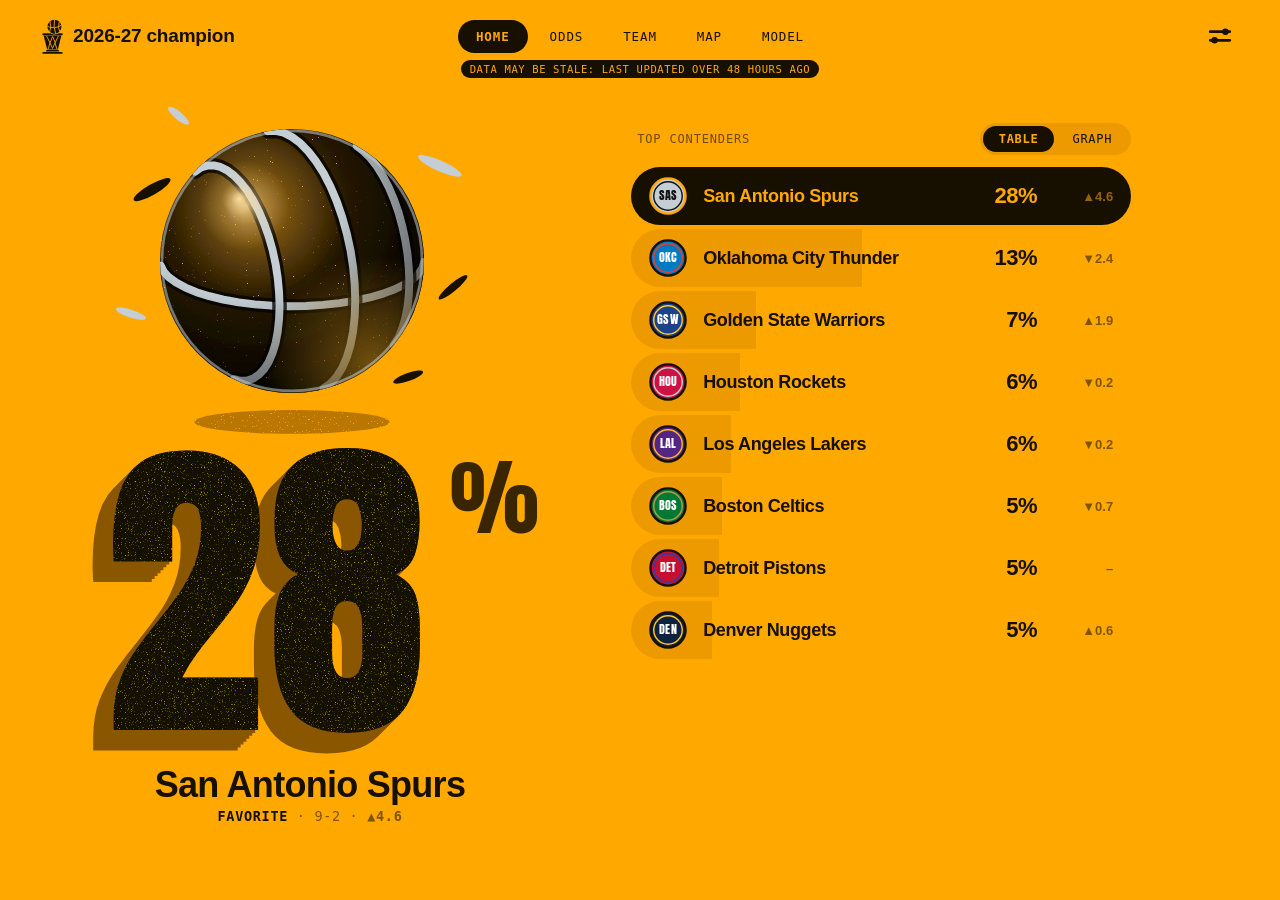
==== commit b50d50e8: "Add drag-to-spin 3D ball, fix ball/shadow layout and team page clipping, rename Rankings tab to Odds" ====
--- a/index.html
+++ b/index.html
@@ -120,9 +120,9 @@
         </section>
 
         <!-- 2. Rankings: bubbles sized by odds, then every team as a row -->
-        <section class="page" id="page-rankings" data-title="Rankings" aria-label="Rankings">
+        <section class="page" id="page-rankings" data-title="Odds" aria-label="Odds">
           <div class="art art-bubbles" id="bubbles"></div>
-          <h2 class="page-title">Rankings</h2>
+          <h2 class="page-title">Odds</h2>
           <div class="rows rows-scroll" id="rank-list" role="group" aria-label="All teams by title odds"></div>
         </section>
 
--- a/style.css
+++ b/style.css
@@ -143,7 +143,7 @@
   flex: 0 0 100%;
   min-width: 0;
   height: 100%;
-  padding: 0 22px 18px;
+  padding: 0 22px 28px;
   display: flex;
   flex-direction: column;
   overflow-x: hidden;
@@ -212,11 +212,13 @@
 
 /* ---------- Home art: the floating ball ---------- */
 
-.art-home { flex: none; height: 30cqh; display: grid; place-items: center; margin-top: 1cqh; }
-.ball-svg { height: 100%; width: auto; overflow: visible; }
+.art-home { flex: none; height: 30cqh; display: grid; place-items: center; margin-top: 1cqh; margin-bottom: 1.5cqh; }
+.ball-svg { height: 100%; width: auto; overflow: visible; pointer-events: none; }
+.ball-hit { pointer-events: all; cursor: grab; touch-action: none; user-select: none; -webkit-user-select: none; }
+.ball-hit.grab { cursor: grabbing; }
 .ball-float { animation: float 6s ease-in-out infinite; transform-origin: 150px 150px; }
 .ball-spin { animation: sway 14s ease-in-out infinite; transform-origin: 150px 150px; }
-.shadow-ell { animation: shadow 6s ease-in-out infinite; transform-origin: 150px 280px; }
+.shadow-ell { animation: shadow 6s ease-in-out infinite; transform-origin: 150px 270px; }
 .fleck { animation: drift 7s ease-in-out infinite; }
 .fleck:nth-child(2n) { animation-duration: 9s; animation-direction: reverse; }
 .fleck:nth-child(3n) { animation-delay: -3s; }
@@ -441,8 +443,8 @@
     column-gap: clamp(32px, 4vw, 64px); justify-content: start; align-content: start; padding-top: clamp(8px, 3vh, 36px);
   }
   .art-home { grid-column: 1; height: min(37vh, 380px); margin-top: 0; }
-  .ball-svg { height: min(44vh, 450px); }
-  #home-big { grid-column: 1; margin-top: min(1.5vh, 12px); }
+  .ball-svg { height: min(44vh, 450px); transform: translate(-18px, 16px); } /* ball, shadow and flecks sit centered over the digits + % block */
+  #home-big { grid-column: 1; margin-top: calc(min(1.5vh, 12px) - min(3.5vh, 30px) + min(1.2vh, 10px)); }
   #page-home .caption { grid-column: 1; }
   .contenders { grid-column: 2; grid-row: 1 / span 3; align-self: start; margin: min(2vh, 20px) 0 0; }
   .cont-head { justify-content: space-between; padding: 0 0 10px 6px; }
@@ -478,7 +480,7 @@
   #rank-list::-webkit-scrollbar-thumb { background: color-mix(in srgb, var(--ink) 50%, transparent); border-radius: 3px; }
 
   /* 3. Team: identity and number on the left, measures and charts on the right */
-  #page-team { grid-template-columns: minmax(0, 5fr) minmax(0, 6fr); align-content: center; }
+  #page-team { grid-template-columns: minmax(0, 5fr) minmax(0, 6fr); align-content: safe center; }
   #page-team .row { min-height: 42px; font-size: 14px; }
   #page-team > .team-head, #page-team > .page-title, #page-team > .page-sub, #page-team > .notes { grid-column: 1; }
   .team-head { justify-content: flex-start; gap: clamp(20px, 3vw, 44px); padding: 0; margin-top: 0; }
